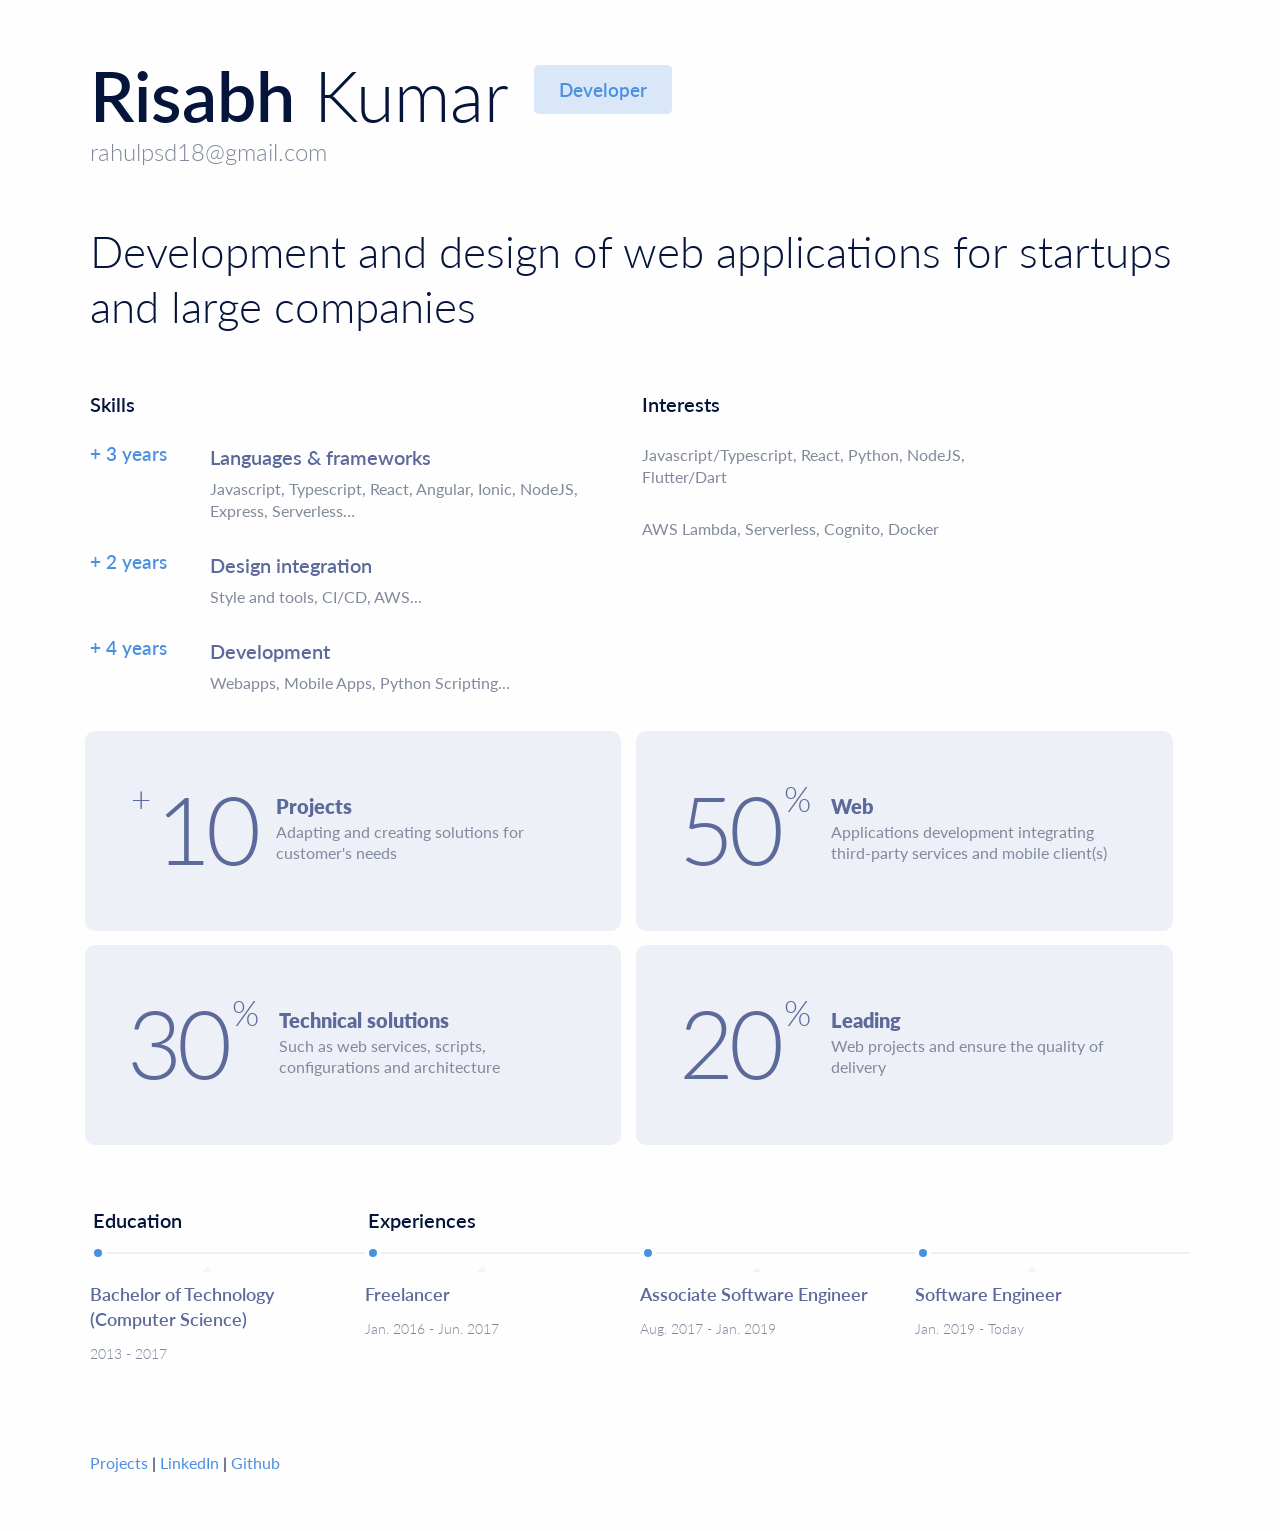
==== index.html @ be209ada "Initial Commit" ====
<!DOCTYPE html>
<html>

<head>
	<title>Risabh Kumar</title>
	<link rel="stylesheet" type="text/css" href="styles.css">
	<meta name="viewport" content="width=device-width, initial-scale=1.0">
	<meta name="title" content="Risabh Kumar">
	<meta name="description"
		content="Yet another computer science graduate with a knack for programming, python, and strong coffee.">
	<meta name="keywords"
		content="risabh, rishabh, kumar, freelance, freelancer, react, javascript, typescript, python, aws, lambda, cognito, firebase, developer, website, development, design, applications, startup, company, guwahati, pune">
	<meta name="robots" content="index, follow">
	<meta name="copyright" content="Risabh Kumar">
	<meta name="language" content="EN">
	<meta name="author" content="Risabh Kumar">
	<meta name="distribution" content="global">
	<meta name="rating" content="general">
</head>

<body>

	<div class="container">
		<div class="hero">
			<h1 class="name"><strong>Risabh</strong> Kumar</h1>
			<span class="job-title">Developer</span>
			<span class="email">rahulpsd18@gmail.com</span>

			<h2 class="lead">
				Development and design of web applications for startups and large companies
			</h2>
		</div>
	</div>

	<!-- Skills and interest section -->
	<div class="container">

		<div class="sections">
			<h2 class="section-title">Skills</h2>

			<div class="list-card">
				<span class="exp">+ 3 years</span>
				<div>
					<h3>Languages & frameworks</h3>
					<span>Javascript, Typescript, React, Angular, Ionic, NodeJS, Express, Serverless…</span>
				</div>
			</div>
			<div class="list-card">
				<span class="exp">+ 2 years</span>
				<div>
					<h3>Design integration</h3>
					<span>Style and tools, CI/CD, AWS...</span>
				</div>
			</div>
			<div class="list-card">
				<span class="exp">+ 4 years</span>
				<div>
					<h3>Development</h3>
					<span>Webapps, Mobile Apps, Python Scripting... </span>
				</div>
			</div>
		</div>

		<div class="sections">
			<h2 class="section-title">Interests</h2>

			<div class="list-card">
				<div>
					<!-- <h3>Languages and Frameworks</h3> -->
					<span>Javascript/Typescript, React, Python, NodeJS, Flutter/Dart</span>
				</div>
			</div>
			<div class="list-card">
				<div>
					<!-- <h3>Other Skills</h3> -->
					<span>AWS Lambda, Serverless, Cognito, Docker</span>
				</div>
			</div>
		</div>
	</div>

	<!-- Achievements -->
	<div class="container cards">
		<div class="card">
			<div class="skill-level">
				<span>+</span>
				<h2>10</h2>
			</div>
			<div class="skill-meta">
				<h3>Projects</h3>
				<span>Adapting and creating solutions for customer's needs</span>
			</div>
		</div>

		<div class="card">
			<div class="skill-level">
				<h2>50</h2>
				<span>%</span>
			</div>
			<div class="skill-meta">
				<h3>Web</h3>
				<span>Applications development integrating third-party services and mobile client(s)</span>
			</div>
		</div>

		<div class="card">
			<div class="skill-level">
				<h2>30</h2>
				<span>%</span>
			</div>
			<div class="skill-meta">
				<h3>Technical solutions</h3>
				<span>Such as web services, scripts, configurations and architecture</span>
			</div>
		</div>

		<div class="card">
			<div class="skill-level">
				<h2>20</h2>
				<span>%</span>
			</div>
			<div class="skill-meta">
				<h3>Leading</h3>
				<span>Web projects and ensure the quality of delivery</span>
			</div>
		</div>
	</div>

	<!-- Timeline -->
	<div class="container">
		<ol class="timeline">
			<li>
				<p class="line">Education</p>
				<span class="point"></span>
				<p class="description">
					Bachelor of Technology (Computer Science)
				</p>
				<span class="date">2013 - 2017</span>
			</li>

			<li>
				<p class="line">Experiences</p>
				<span class="point"></span>
				<p class="description">
					Freelancer
				</p>
				<span class="date">Jan. 2016 - Jun. 2017</span>
			</li>

			<li>
				<span class="point"></span>
				<p class="description">
					Associate Software Engineer
				</p>
				<span class="date">Aug. 2017 - Jan. 2019</span>
			</li>

			<li>
				<span class="point"></span>
				<p class="description">
					Software Engineer
				</p>
				<span class="date">Jan. 2019 - Today</span>
			</li>
		</ol>
	</div>

	<br><br>

	<footer class="container">
		<span style="font-size: 16px;">
			<a href="https://projects.risabh.dev">Projects</a> |
			<a href="https://www.linkedin.com/in/rahulpsd18" target="__blank">LinkedIn</a> |
			<a href="https://github.com/rahulpsd18" target="__blank">Github</a>
		</span>
	</footer>

</body>

</html>
---- styles.css ----
/*Load google font*/
@import url('https://fonts.googleapis.com/css?family=Lato:300,400,700');

/* Reset Styles */
html, body, div, span, applet, object, iframe,
h1, h2, h3, h4, h5, h6, p, blockquote, pre,
a, abbr, acronym, address, big, cite, code,
del, dfn, em, img, ins, kbd, q, s, samp,
small, strike, strong, sub, sup, tt, var,
b, u, i, center,
dl, dt, dd, ol, ul, li,
fieldset, form, label, legend,
table, caption, tbody, tfoot, thead, tr, th, td,
article, aside, canvas, details, embed, 
figure, figcaption, footer, header, hgroup, 
menu, nav, output, ruby, section, summary,
time, mark, audio, video {
	margin: 0;
	padding: 0;
	border: 0;
	font-size: 100%;
	font: inherit;
	vertical-align: baseline;
}

/* HTML5 display-role reset for older browsers */
article, aside, details, figcaption, figure, 
footer, header, hgroup, menu, nav, section {
	display: block;
}

a {
	text-decoration: none;
	text-transform: none;
	color: #4A90E2;
}

body {
	line-height: 1;
	font-family: lato, ubuntu,-apple-system,BlinkMacSystemFont,Segoe UI,Roboto,Oxygen,Ubuntu,Cantarell,Open Sans,Helvetica Neue,sans-serif;
	text-rendering : optimizeLegibility;
	-webkit-font-smoothing : antialiased;
	font-size: 19px;
	background-color: #FEFEFE;
	color: #04143A;
}

ol, ul {
	list-style: none;
}

blockquote, q {
	quotes: none;
}

blockquote:before, blockquote:after,
q:before, q:after {
	content: '';
	content: none;
}

table {
	border-collapse: collapse;
	border-spacing: 0;
}

p {
	color: #15171a;
	font-size: 17;
	line-height: 31px;
}

strong {
	font-weight: 600;
}

div, footer {
	box-sizing: border-box;
}
/* Reset ends */

/*Hero section*/
.container {
	max-width: 1100px;
	height: auto;
	margin: 60px auto;
}

.hero {
	margin: 50px auto; 
	position: relative;
}

h1.name {
	font-size: 70px;
	font-weight: 300;
	display: inline-block;
}

.job-title {
	vertical-align: top;
	background-color: #D9E7F8;
	color: #4A90E2;
	font-weight: 600;
	margin-top: 5px;
	margin-left: 20px;
	border-radius: 5px;
	display: inline-block;
	padding: 15px 25px;
}

.email {
	display: block;
	font-size: 24px;
	font-weight: 300;
	color: #81899C;
	margin-top: 10px;
}

.lead {
	font-size: 44px;
	font-weight: 300;
	margin-top: 60px;
	line-height: 55px;
}
/*hero ends*/

/*skills & intrests*/
.sections {
	vertical-align: top;
	display: inline-block;
	width: 49.7%;
	height: 50px;
}

.section-title {
	font-size: 20px;
	font-weight: 600;
	margin-bottom: 15px;
}

.list-card {
	margin: 30px 0;
}

.list-card .exp , .list-card div{
	display: inline-block;
	vertical-align: top;
}

.list-card .exp {
	margin-right: 15px;
	color: #4A90E2;
	font-weight: 600;
	width: 100px;
}

.list-card div {
	width: 70%;
}

.list-card h3 {
	font-size: 20px;
	font-weight: 600;
	color: #5B6A9A;
	line-height: 26px;
	margin-bottom: 8px;
}

.list-card div span {
	font-size: 16px;
	color: #81899C;
	line-height: 22px;
}
/*skill and intrests ends*/

/* Achievements */
.cards {
	max-width: 1120px;
	display: block;
	margin-top: 280px;
}

.card {
	width: 47.9%;
	height: 200px;
	background-color: #EEF0F7;
	display: inline-block;
	margin: 7px 5px;
	vertical-align: top;
	border-radius: 10px;
	text-align: center;
	padding-top: 50px
}

.card-active , .card:hover{
	transform: scale(1.02);
	transition: 0.5s;
	background-color: #fff;
	box-shadow: 0px 5px 50px -8px #ddd;
	cursor: pointer;
}

.skill-level {
	display: inline-block;
	max-width: 160px;
}

.skill-level span {
	font-size: 35px;
	font-weight: 300;
	color: #5B6A9A;
	vertical-align: top;
}

.skill-level h2 {
	font-size: 95px;
	font-weight: 300;
	display: inline-block;
	vertical-align: top;
	color: #5B6A9A;
	letter-spacing: -5px;
}

.skill-meta {
	vertical-align: top;
	display: inline-block;
	max-width: 300px;
	text-align: left;
	margin-top: 15px;
	margin-left: 15px;
}

.skill-meta h3 {
	font-size: 20px;
	font-weight: 800;
	color: #5B6A9A;
	margin-bottom: 5px;
}

.skill-meta span{
	color: #81899C;
	line-height: 20px;
	font-size: 16px;
}
/* Achievements ends */

/* Timeline styles*/
ol {
	position: relative;
	display: block;
	margin: 100px 0;
	height: 2px;
	background: #EEF0F7;
}

ol::before,
ol::after {
	content: "";
	position: absolute;
	top: -10px;
	display: block;
	width: 0;
	height: 0;
  	border-radius: 10px;
	border: 0px solid #31708F;
}

ol::before {
	left: -5px;
}

ol::after {
	right: -10px;
	border: 0px solid transparent;
	border-right: 0;
	border-left: 20px solid #31708F;
  	border-radius: 3px;
}

/* ---- Timeline elements ---- */
li {
	position: relative;
	display: inline-block;
	float: left;
	width: 25%;
  	height: 50px;
}

li .line {
  position: absolute;
  top: -47px;
  left: 1%;
  font-size: 20px;
  font-weight: 600;
  color: #04143A;
}

li .point {
	content: "";
	top: -7px;
	left: 0%;
	display: block;
	width: 8px;
	height: 8px;
	border: 4px solid #fff;
	border-radius: 10px;
	background: #4A90E2;
  position: absolute;
}

li .description {
  display: none;
  padding: 10px 0;
  margin-top: 20px;
  position: relative;
  font-weight: normal;
  z-index: 1;
  max-width: 95%;
  font-size: 18px;
  font-weight: 600;
  line-height: 25px;
  color: #5B6A9A;
}

.description::before {
  content: '';
  width: 0; 
  height: 0; 
  border-left: 5px solid transparent;
  border-right: 5px solid transparent;
  border-bottom: 5px solid #f4f4f4;
  position: absolute;
  top: -5px;
  left: 43%;
}

.timeline .date{
	font-size: 14px;
	color: #81899C;
	font-weight: 300;
}

/* ---- Hover effects ---- */
li:hover {
  color: #48A4D2;
}

li .description {
  display: block;
}
/*timeline ends*/

/* Media queries*/
@media(max-width: 1024px){
	.container {
		padding: 15px;
		margin: 0px auto;
	}
	.cards {
		margin-top: 250px;
	}
}

@media(max-width: 768px){
	.container {
		padding: 15px;
		margin: 0px auto;
	}

	.cards {
		margin-top: 320px;
	}

	.card {
		padding: 15px;
		text-align: left;
	}

	.card h2 {
		font-size: 70px;
	}

	.card , .sections {
		width: 100%;
		height: auto;
		margin: 10px 0;
		float: left;
	}

	.timeline{
		border: none;
		background-color: rgba(0,0,0,0);
	}

	.timeline li{
		margin-top: 70px;
		height: 150px;
	}
}

@media(max-width: 425px) {
	h1.name {
		font-size: 40px;
	}

	.card, .sections {
		width: 100%;
		height: auto;
		margin: 10px 0;
		float: left;
	}

	.timeline{
		display: none;
	}

	.job-title {
		position: absolute;
		font-size: 15px;
		top: -40px;
		right: 20px;
		padding: 10px
	}

	.lead {
		margin-top: 15px;
		font-size: 20px;
		line-height: 28px;
	}

	.container {
		margin: 0px;
		padding: 0 15px;
	}

	footer {
		margin-top: 2050px;
	}
}
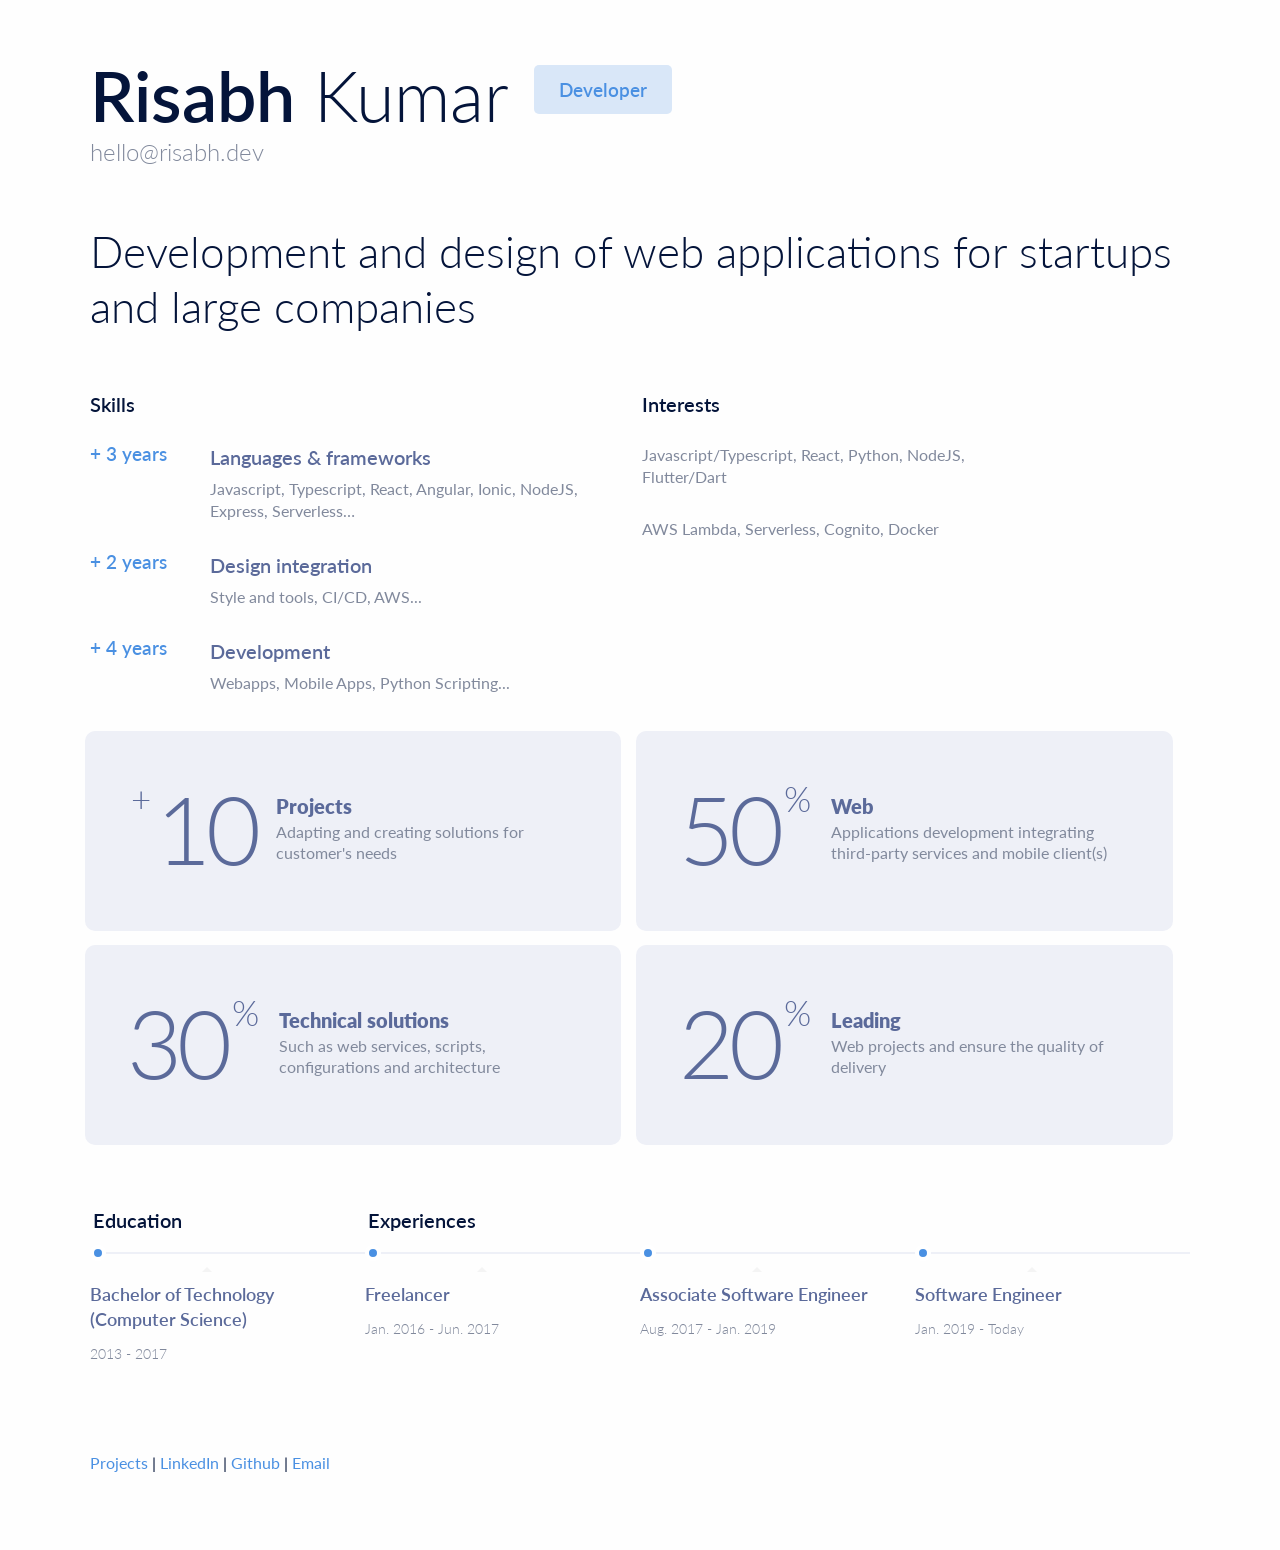
==== commit dc333625: "Updated Email" ====
--- a/index.html
+++ b/index.html
@@ -24,7 +24,7 @@
 		<div class="hero">
 			<h1 class="name"><strong>Risabh</strong> Kumar</h1>
 			<span class="job-title">Developer</span>
-			<span class="email">rahulpsd18@gmail.com</span>
+			<a href="mailto:hello@risabh.dev" class="email">hello@risabh.dev</a>
 
 			<h2 class="lead">
 				Development and design of web applications for startups and large companies
@@ -171,9 +171,12 @@
 		<span style="font-size: 16px;">
 			<a href="https://projects.risabh.dev">Projects</a> |
 			<a href="https://www.linkedin.com/in/rahulpsd18" target="__blank">LinkedIn</a> |
-			<a href="https://github.com/rahulpsd18" target="__blank">Github</a>
+			<a href="https://github.com/rahulpsd18" target="__blank">Github</a> |
+			<a href="mailto:hello@risabh.dev">Email</a>
 		</span>
 	</footer>
+
+	<br>
 
 </body>
 
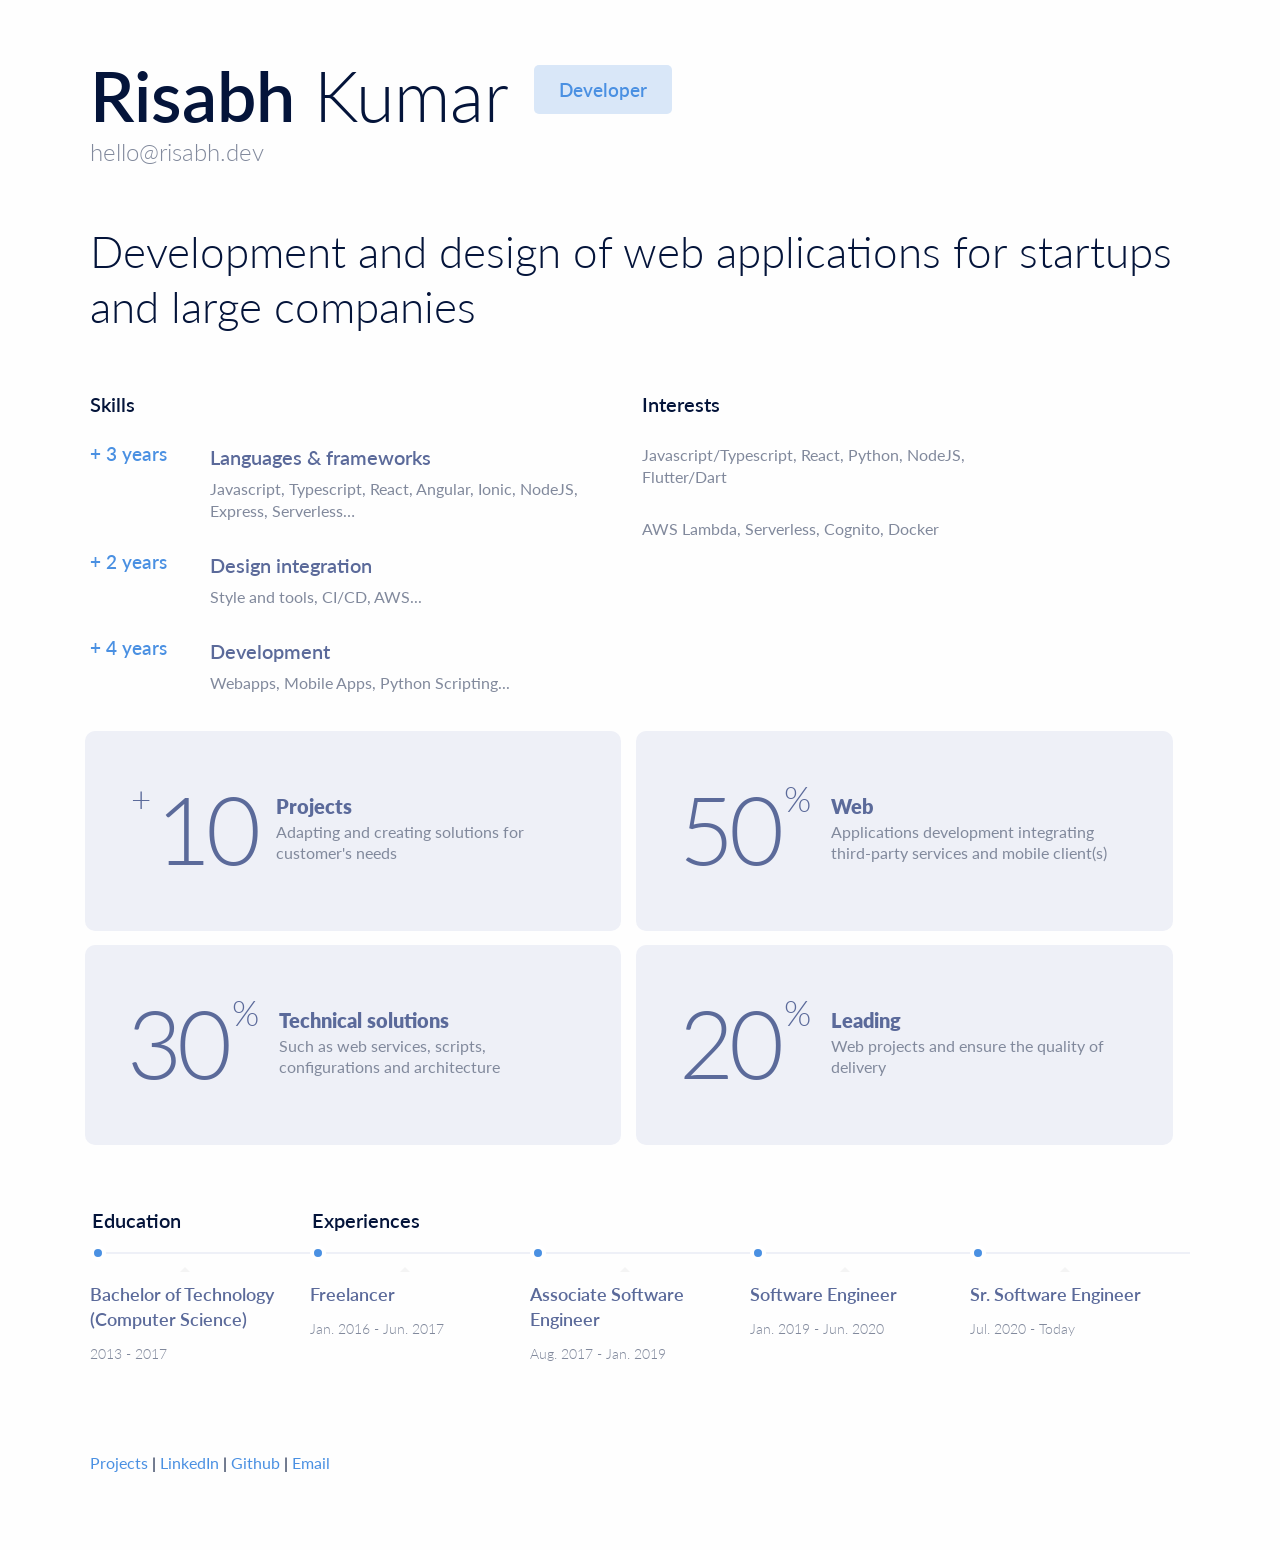
==== commit 72730d92: "Minor Spell fix + Updates" ====
--- a/index.html
+++ b/index.html
@@ -1,5 +1,5 @@
 <!DOCTYPE html>
-<html>
+<html lang="en">
 
 <head>
 	<title>Risabh Kumar</title>
@@ -9,13 +9,15 @@
 	<meta name="description"
 		content="Yet another computer science graduate with a knack for programming, python, and strong coffee.">
 	<meta name="keywords"
-		content="risabh, rishabh, kumar, freelance, freelancer, react, javascript, typescript, python, aws, lambda, cognito, firebase, developer, website, development, design, applications, startup, company, guwahati, pune">
+		content="risabh, rishabh, kumar, risabh kumar, rishabh kumar, freelance, freelancer, react, javascript, typescript, python, aws, lambda, cognito, firebase, developer, website, development, design, applications, startup, company, guwahati, pune">
 	<meta name="robots" content="index, follow">
 	<meta name="copyright" content="Risabh Kumar">
 	<meta name="language" content="EN">
 	<meta name="author" content="Risabh Kumar">
 	<meta name="distribution" content="global">
 	<meta name="rating" content="general">
+	<link rel="icon" href="favicon.ico" />
+	<link rel="shortcut icon" href="favicon.ico" />
 </head>
 
 <body>
@@ -160,7 +162,15 @@
 				<p class="description">
 					Software Engineer
 				</p>
-				<span class="date">Jan. 2019 - Today</span>
+				<span class="date">Jan. 2019 - Jun. 2020</span>
+			</li>
+
+			<li>
+				<span class="point"></span>
+				<p class="description">
+					Sr. Software Engineer
+				</p>
+				<span class="date">Jul. 2020 - Today</span>
 			</li>
 		</ol>
 	</div>
@@ -170,8 +180,8 @@
 	<footer class="container">
 		<span style="font-size: 16px;">
 			<a href="https://projects.risabh.dev">Projects</a> |
-			<a href="https://www.linkedin.com/in/rahulpsd18" target="__blank">LinkedIn</a> |
-			<a href="https://github.com/rahulpsd18" target="__blank">Github</a> |
+			<a href="https://linkedin.risabh.dev" target="_blank">LinkedIn</a> |
+			<a href="https://github.risabh.dev" target="_blank">Github</a> |
 			<a href="mailto:hello@risabh.dev">Email</a>
 		</span>
 	</footer>
--- a/styles.css
+++ b/styles.css
@@ -11,8 +11,8 @@
 dl, dt, dd, ol, ul, li,
 fieldset, form, label, legend,
 table, caption, tbody, tfoot, thead, tr, th, td,
-article, aside, canvas, details, embed, 
-figure, figcaption, footer, header, hgroup, 
+article, aside, canvas, details, embed,
+figure, figcaption, footer, header, hgroup,
 menu, nav, output, ruby, section, summary,
 time, mark, audio, video {
 	margin: 0;
@@ -23,8 +23,13 @@
 	vertical-align: baseline;
 }
 
+/* Resusable classes */
+.pt-30 {
+	padding-top: 30px;
+}
+
 /* HTML5 display-role reset for older browsers */
-article, aside, details, figcaption, figure, 
+article, aside, details, figcaption, figure,
 footer, header, hgroup, menu, nav, section {
 	display: block;
 }
@@ -87,7 +92,7 @@
 }
 
 .hero {
-	margin: 50px auto; 
+	margin: 50px auto;
 	position: relative;
 }
 
@@ -283,7 +288,7 @@
 	position: relative;
 	display: inline-block;
 	float: left;
-	width: 25%;
+	width: 20%;
   	height: 50px;
 }
 
@@ -325,8 +330,8 @@
 
 .description::before {
   content: '';
-  width: 0; 
-  height: 0; 
+  width: 0;
+  height: 0;
   border-left: 5px solid transparent;
   border-right: 5px solid transparent;
   border-bottom: 5px solid #f4f4f4;
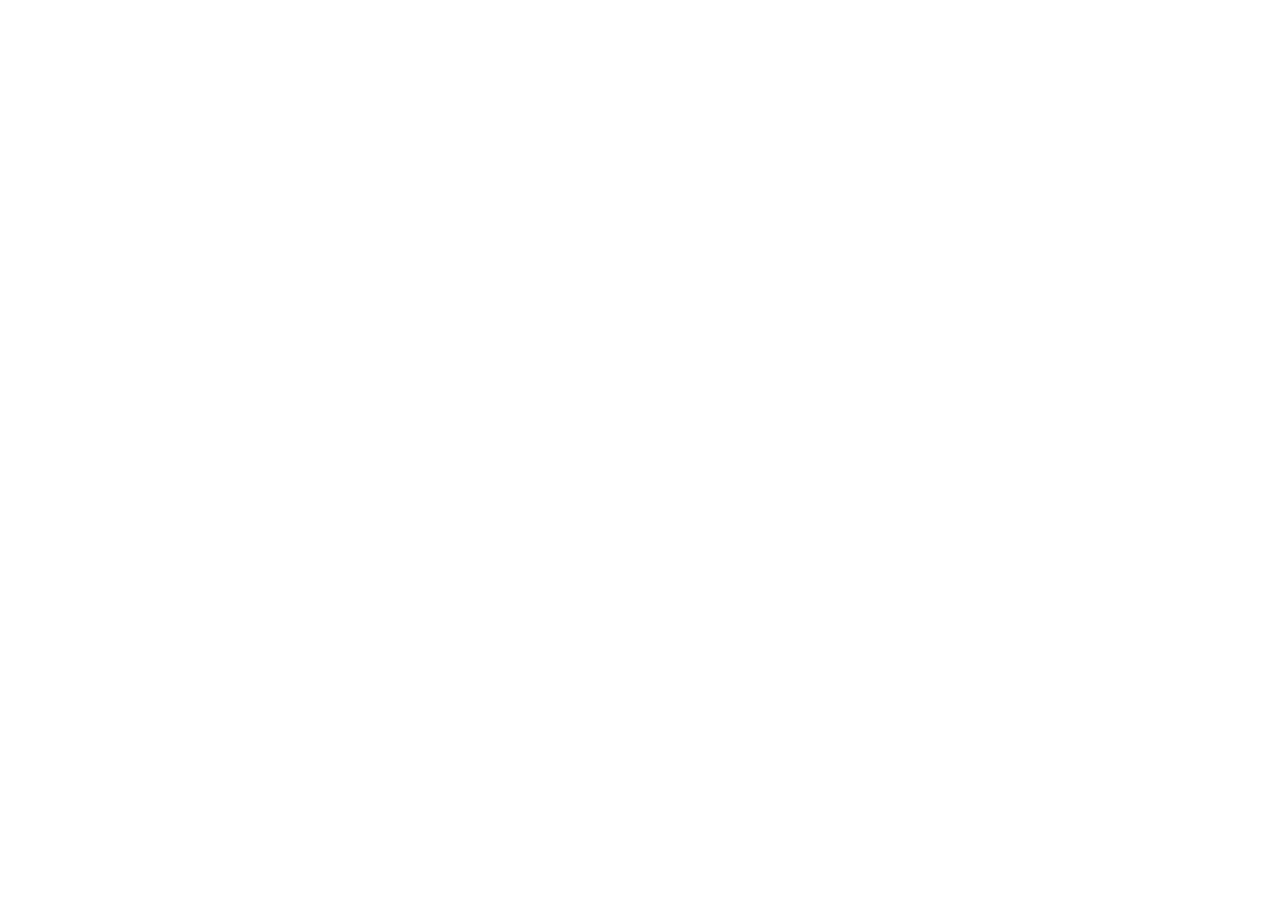
==== commit 7996ee63: "Added index page to redirect" ====
--- a/index.html
+++ b/index.html
@@ -1,193 +1,10 @@
-<!DOCTYPE html>
-<html lang="en">
-
-<head>
-	<title>Risabh Kumar</title>
-	<link rel="stylesheet" type="text/css" href="styles.css">
-	<meta name="viewport" content="width=device-width, initial-scale=1.0">
-	<meta name="title" content="Risabh Kumar">
-	<meta name="description"
-		content="Yet another computer science graduate with a knack for programming, python, and strong coffee.">
-	<meta name="keywords"
-		content="risabh, rishabh, kumar, risabh kumar, rishabh kumar, freelance, freelancer, react, javascript, typescript, python, aws, lambda, cognito, firebase, developer, website, development, design, applications, startup, company, guwahati, pune">
-	<meta name="robots" content="index, follow">
-	<meta name="copyright" content="Risabh Kumar">
-	<meta name="language" content="EN">
-	<meta name="author" content="Risabh Kumar">
-	<meta name="distribution" content="global">
-	<meta name="rating" content="general">
-	<link rel="icon" href="favicon.ico" />
-	<link rel="shortcut icon" href="favicon.ico" />
-</head>
-
-<body>
-
-	<div class="container">
-		<div class="hero">
-			<h1 class="name"><strong>Risabh</strong> Kumar</h1>
-			<span class="job-title">Developer</span>
-			<a href="mailto:hello@risabh.dev" class="email">hello@risabh.dev</a>
-
-			<h2 class="lead">
-				Development and design of web applications for startups and large companies
-			</h2>
-		</div>
-	</div>
-
-	<!-- Skills and interest section -->
-	<div class="container">
-
-		<div class="sections">
-			<h2 class="section-title">Skills</h2>
-
-			<div class="list-card">
-				<span class="exp">+ 3 years</span>
-				<div>
-					<h3>Languages & frameworks</h3>
-					<span>Javascript, Typescript, React, Angular, Ionic, NodeJS, Express, Serverless…</span>
-				</div>
-			</div>
-			<div class="list-card">
-				<span class="exp">+ 2 years</span>
-				<div>
-					<h3>Design integration</h3>
-					<span>Style and tools, CI/CD, AWS...</span>
-				</div>
-			</div>
-			<div class="list-card">
-				<span class="exp">+ 4 years</span>
-				<div>
-					<h3>Development</h3>
-					<span>Webapps, Mobile Apps, Python Scripting... </span>
-				</div>
-			</div>
-		</div>
-
-		<div class="sections">
-			<h2 class="section-title">Interests</h2>
-
-			<div class="list-card">
-				<div>
-					<!-- <h3>Languages and Frameworks</h3> -->
-					<span>Javascript/Typescript, React, Python, NodeJS, Flutter/Dart</span>
-				</div>
-			</div>
-			<div class="list-card">
-				<div>
-					<!-- <h3>Other Skills</h3> -->
-					<span>AWS Lambda, Serverless, Cognito, Docker</span>
-				</div>
-			</div>
-		</div>
-	</div>
-
-	<!-- Achievements -->
-	<div class="container cards">
-		<div class="card">
-			<div class="skill-level">
-				<span>+</span>
-				<h2>10</h2>
-			</div>
-			<div class="skill-meta">
-				<h3>Projects</h3>
-				<span>Adapting and creating solutions for customer's needs</span>
-			</div>
-		</div>
-
-		<div class="card">
-			<div class="skill-level">
-				<h2>50</h2>
-				<span>%</span>
-			</div>
-			<div class="skill-meta">
-				<h3>Web</h3>
-				<span>Applications development integrating third-party services and mobile client(s)</span>
-			</div>
-		</div>
-
-		<div class="card">
-			<div class="skill-level">
-				<h2>30</h2>
-				<span>%</span>
-			</div>
-			<div class="skill-meta">
-				<h3>Technical solutions</h3>
-				<span>Such as web services, scripts, configurations and architecture</span>
-			</div>
-		</div>
-
-		<div class="card">
-			<div class="skill-level">
-				<h2>20</h2>
-				<span>%</span>
-			</div>
-			<div class="skill-meta">
-				<h3>Leading</h3>
-				<span>Web projects and ensure the quality of delivery</span>
-			</div>
-		</div>
-	</div>
-
-	<!-- Timeline -->
-	<div class="container">
-		<ol class="timeline">
-			<li>
-				<p class="line">Education</p>
-				<span class="point"></span>
-				<p class="description">
-					Bachelor of Technology (Computer Science)
-				</p>
-				<span class="date">2013 - 2017</span>
-			</li>
-
-			<li>
-				<p class="line">Experiences</p>
-				<span class="point"></span>
-				<p class="description">
-					Freelancer
-				</p>
-				<span class="date">Jan. 2016 - Jun. 2017</span>
-			</li>
-
-			<li>
-				<span class="point"></span>
-				<p class="description">
-					Associate Software Engineer
-				</p>
-				<span class="date">Aug. 2017 - Jan. 2019</span>
-			</li>
-
-			<li>
-				<span class="point"></span>
-				<p class="description">
-					Software Engineer
-				</p>
-				<span class="date">Jan. 2019 - Jun. 2020</span>
-			</li>
-
-			<li>
-				<span class="point"></span>
-				<p class="description">
-					Sr. Software Engineer
-				</p>
-				<span class="date">Jul. 2020 - Today</span>
-			</li>
-		</ol>
-	</div>
-
-	<br><br>
-
-	<footer class="container">
-		<span style="font-size: 16px;">
-			<a href="https://projects.risabh.dev">Projects</a> |
-			<a href="https://linkedin.risabh.dev" target="_blank">LinkedIn</a> |
-			<a href="https://github.risabh.dev" target="_blank">Github</a> |
-			<a href="mailto:hello@risabh.dev">Email</a>
-		</span>
-	</footer>
-
-	<br>
-
-</body>
-
+<!DOCTYPE HTML>                                                                
+<html lang="en">                                                                
+    <head>                                                                      
+        <meta charset="utf-8">
+        <meta http-equiv="refresh" content="0;url=https://www.risabh.dev" />      
+        <link rel="canonical" href="https://www.risabh.dev" />                    
+    </head>                                                                                                                                                                  
+    <body>                                                               
+    </body>                                                                    
 </html>
